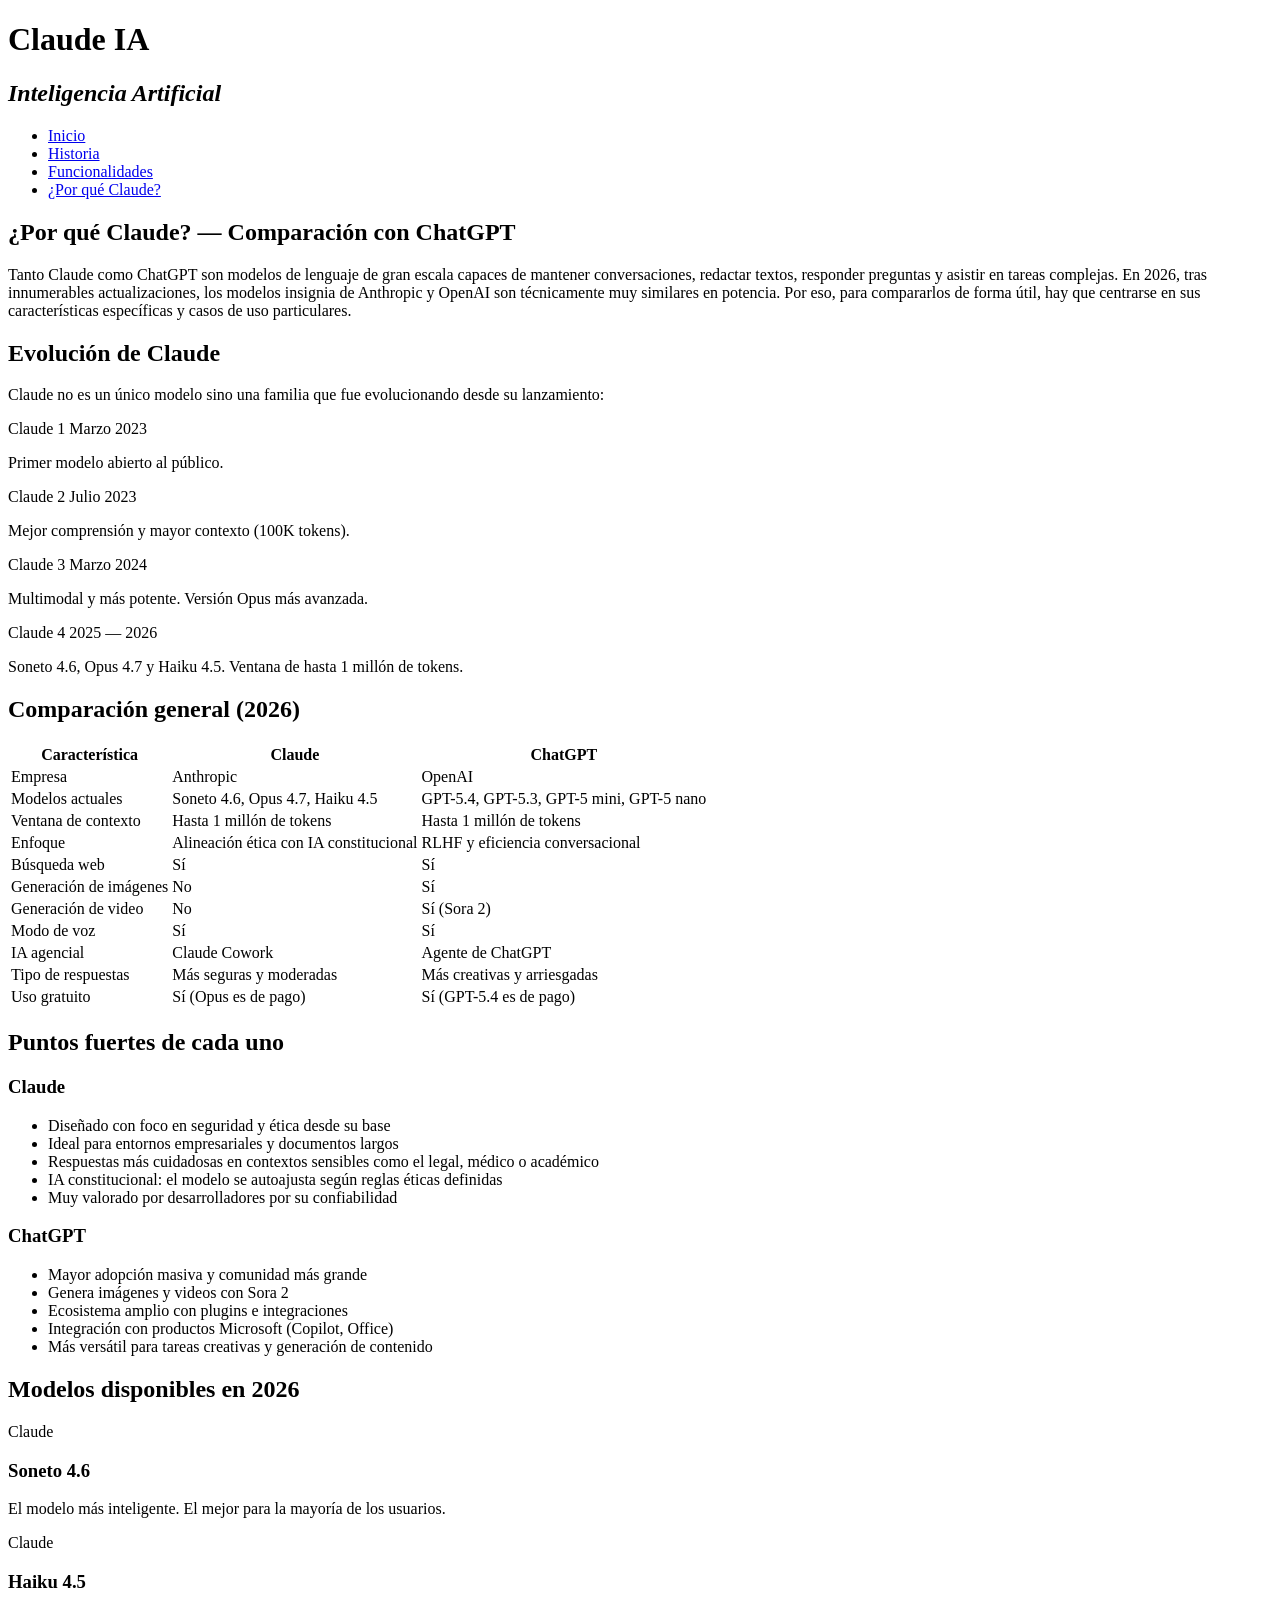
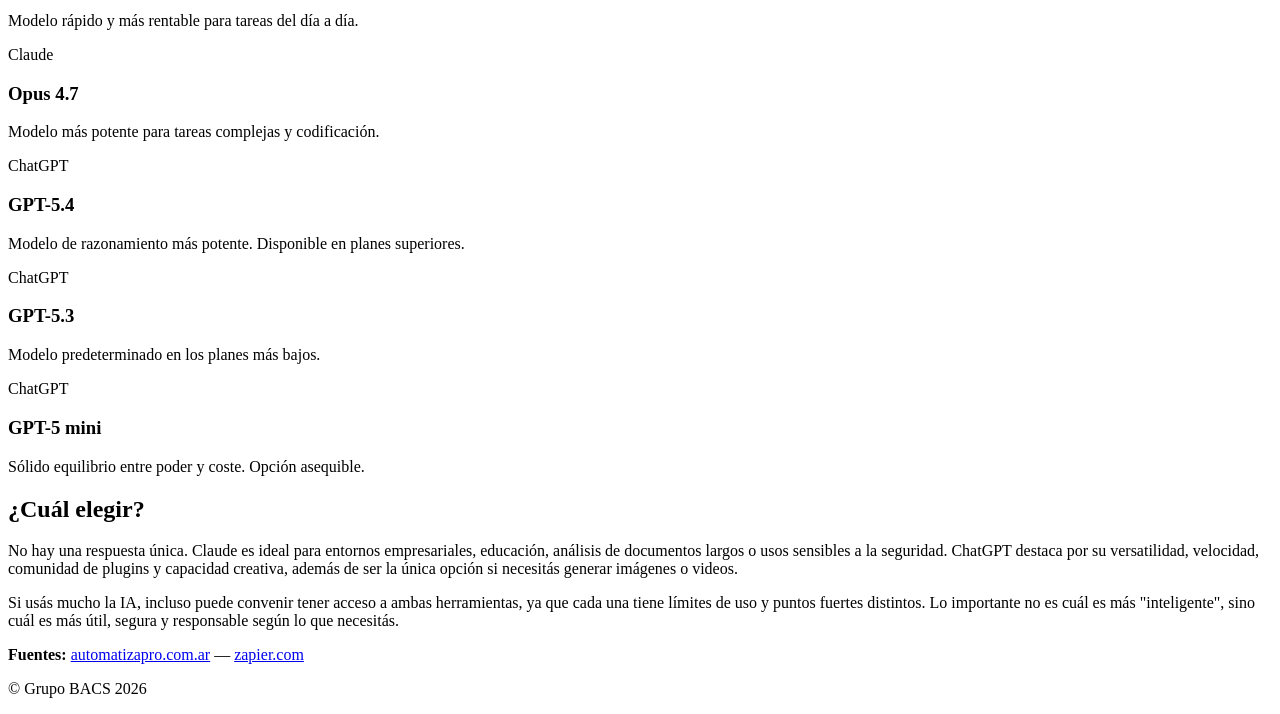
==== comparacion.html @ f2955877 "Agrega estructura HTML de la pagina comparacion" ====
<!DOCTYPE html>
<html lang="es">

<head>
    <meta charset="UTF-8">
    <meta name="viewport" content="width=device-width, initial-scale=1.0">
    <title>¿Por qué Claude? — Claude IA</title>
    <link rel="stylesheet" href="assets/comparacion.css">
</head>

<body>
    <div class="encabezado-gral">
        <header>
            <h1><strong>Claude IA</strong></h1>
            <h2><em>Inteligencia Artificial</em></h2>
            <nav>
                <ul>
                    <li><a href="index.html">Inicio</a></li>
                    <li><a href="historia.html">Historia</a></li>
                    <li><a href="funcionalidades.html">Funcionalidades</a></li>
                    <li><a href="comparacion.html">¿Por qué Claude?</a></li>
                </ul>
            </nav>
        </header>
    </div>

    <main>

        <!-- INTRODUCCIÓN -->
        <section class="section-intro">
            <h2>¿Por qué Claude? — Comparación con ChatGPT</h2>
            <p>
                Tanto Claude como ChatGPT son modelos de lenguaje de gran escala capaces de mantener conversaciones, redactar textos, responder preguntas y asistir en tareas complejas. En 2026, tras innumerables actualizaciones, los modelos insignia de Anthropic y OpenAI son técnicamente muy similares en potencia. Por eso, para compararlos de forma útil, hay que centrarse en sus características específicas y casos de uso particulares.
            </p>
        </section>

        <!-- EVOLUCIÓN DE CLAUDE — CSS GRID -->
        <section class="section-evolucion">
            <h2>Evolución de Claude</h2>
            <p>Claude no es un único modelo sino una familia que fue evolucionando desde su lanzamiento:</p>
            <div class="evolucion-grid">
                <div class="evolucion-card">
                    <span class="evolucion-version">Claude 1</span>
                    <span class="evolucion-fecha">Marzo 2023</span>
                    <p>Primer modelo abierto al público.</p>
                </div>
                <div class="evolucion-card">
                    <span class="evolucion-version">Claude 2</span>
                    <span class="evolucion-fecha">Julio 2023</span>
                    <p>Mejor comprensión y mayor contexto (100K tokens).</p>
                </div>
                <div class="evolucion-card">
                    <span class="evolucion-version">Claude 3</span>
                    <span class="evolucion-fecha">Marzo 2024</span>
                    <p>Multimodal y más potente. Versión Opus más avanzada.</p>
                </div>
                <div class="evolucion-card evolucion-destacado">
                    <span class="evolucion-version">Claude 4</span>
                    <span class="evolucion-fecha">2025 — 2026</span>
                    <p>Soneto 4.6, Opus 4.7 y Haiku 4.5. Ventana de hasta 1 millón de tokens.</p>
                </div>
            </div>
        </section>

        <!-- TABLA  COMPARATIVA -->
        <section class="section-tabla">
            <h2>Comparación general (2026)</h2>
            <div class="tabla-wrapper">
                <table class="tabla-comparacion">
                    <thead>
                        <tr>
                            <th>Característica</th>
                            <th>Claude</th>
                            <th>ChatGPT</th>
                        </tr>
                    </thead>
                    <tbody>
                        <tr>
                            <td>Empresa</td>
                            <td>Anthropic</td>
                            <td>OpenAI</td>
                        </tr>
                        <tr>
                            <td>Modelos actuales</td>
                            <td>Soneto 4.6, Opus 4.7, Haiku 4.5</td>
                            <td>GPT-5.4, GPT-5.3, GPT-5 mini, GPT-5 nano</td>
                        </tr>
                        <tr>
                            <td>Ventana de contexto</td>
                            <td>Hasta 1 millón de tokens</td>
                            <td>Hasta 1 millón de tokens</td>
                        </tr>
                        <tr>
                            <td>Enfoque</td>
                            <td>Alineación ética con IA constitucional</td>
                            <td>RLHF y eficiencia conversacional</td>
                        </tr>
                        <tr>
                            <td>Búsqueda web</td>
                            <td>Sí</td>
                            <td>Sí</td>
                        </tr>
                        <tr>
                            <td>Generación de imágenes</td>
                            <td>No</td>
                            <td>Sí</td>
                        </tr>
                        <tr>
                            <td>Generación de video</td>
                            <td>No</td>
                            <td>Sí (Sora 2)</td>
                        </tr>
                        <tr>
                            <td>Modo de voz</td>
                            <td>Sí</td>
                            <td>Sí</td>
                        </tr>
                        <tr>
                            <td>IA agencial</td>
                            <td>Claude Cowork</td>
                            <td>Agente de ChatGPT</td>
                        </tr>
                        <tr>
                            <td>Tipo de respuestas</td>
                            <td>Más seguras y moderadas</td>
                            <td>Más creativas y arriesgadas</td>
                        </tr>
                        <tr>
                            <td>Uso gratuito</td>
                            <td>Sí (Opus es de pago)</td>
                            <td>Sí (GPT-5.4 es de pago)</td>
                        </tr>
                    </tbody>
                </table>
            </div>
        </section>

        <!-- PUNTOS FUERTES  — FLEXBOX -->
        <section class="section-tarjetas">
            <h2>Puntos fuertes de cada uno</h2>
            <div class="tarjetas-flex">
                <div class="tarjeta tarjeta-claude">
                    <h3>Claude</h3>
                    <ul>
                        <li>Diseñado con foco en seguridad y ética desde su base</li>
                        <li>Ideal para entornos empresariales y documentos largos</li>
                        <li>Respuestas más cuidadosas en contextos sensibles como el legal, médico o académico</li>
                        <li>IA constitucional: el modelo se autoajusta según reglas éticas definidas</li>
                        <li>Muy valorado por desarrolladores por su confiabilidad</li>
                    </ul>
                </div>
                <div class="tarjeta tarjeta-chatgpt">
                    <h3>ChatGPT</h3>
                    <ul>
                        <li>Mayor adopción masiva y comunidad más grande</li>
                        <li>Genera imágenes y videos con Sora 2</li>
                        <li>Ecosistema amplio con plugins e integraciones</li>
                        <li>Integración con productos Microsoft (Copilot, Office)</li>
                        <li>Más versátil para tareas creativas y generación de contenido</li>
                    </ul>
                </div>
            </div>
        </section>

        <!-- MODELOS ACTUALES  — CSS GRID -->
        <section class="section-modelos">
            <h2>Modelos disponibles en 2026</h2>
            <div class="modelos-grid">
                <div class="modelo-card modelo-claude">
                    <span class="modelo-empresa">Claude</span>
                    <h3>Soneto 4.6</h3>
                    <p>El modelo más inteligente. El mejor para la mayoría de los usuarios.</p>
                </div>
                <div class="modelo-card modelo-claude">
                    <span class="modelo-empresa">Claude</span>
                    <h3>Haiku 4.5</h3>
                    <p>Modelo rápido y más rentable para tareas del día a día.</p>
                </div>
                <div class="modelo-card modelo-claude">
                    <span class="modelo-empresa">Claude</span>
                    <h3>Opus 4.7</h3>
                    <p>Modelo más potente para tareas complejas y codificación.</p>
                </div>
                <div class="modelo-card modelo-gpt">
                    <span class="modelo-empresa">ChatGPT</span>
                    <h3>GPT-5.4</h3>
                    <p>Modelo de razonamiento más potente. Disponible en planes superiores.</p>
                </div>
                <div class="modelo-card modelo-gpt">
                    <span class="modelo-empresa">ChatGPT</span>
                    <h3>GPT-5.3</h3>
                    <p>Modelo predeterminado en los planes más bajos.</p>
                </div>
                <div class="modelo-card modelo-gpt">
                    <span class="modelo-empresa">ChatGPT</span>
                    <h3>GPT-5 mini</h3>
                    <p>Sólido equilibrio entre poder y coste. Opción asequible.</p>
                </div>
            </div>
        </section>

        <!-- CONCLUSIÓN -->
        <section class="section-conclusion">
            <h2>¿Cuál elegir?</h2>
            <p>
                No hay una respuesta única. Claude es ideal para entornos empresariales, educación, análisis de documentos largos o usos sensibles a la seguridad. ChatGPT destaca por su versatilidad, velocidad, comunidad de plugins y capacidad creativa, además de ser la única opción si necesitás generar imágenes o videos.
            </p>
            <p>
                Si usás mucho la IA, incluso puede convenir tener acceso a ambas herramientas, ya que cada una tiene límites de uso y puntos fuertes distintos. Lo importante no es cuál es más "inteligente", sino cuál es más útil, segura y responsable según lo que necesitás.
            </p>
            <p class="fuentes">
                <strong>Fuentes:</strong>
                <a href="https://www.automatizapro.com.ar/blog/que-es-claude-ai-historia-evolucion-diferencias-chatgpt/" target="_blank">automatizapro.com.ar</a> —
                <a href="https://zapier.com/blog/claude-vs-chatgpt/" target="_blank">zapier.com</a>
            </p>
        </section>

    </main>

    <footer>
        <p>&copy; Grupo BACS 2026</p>
    </footer>

</body>
</html>
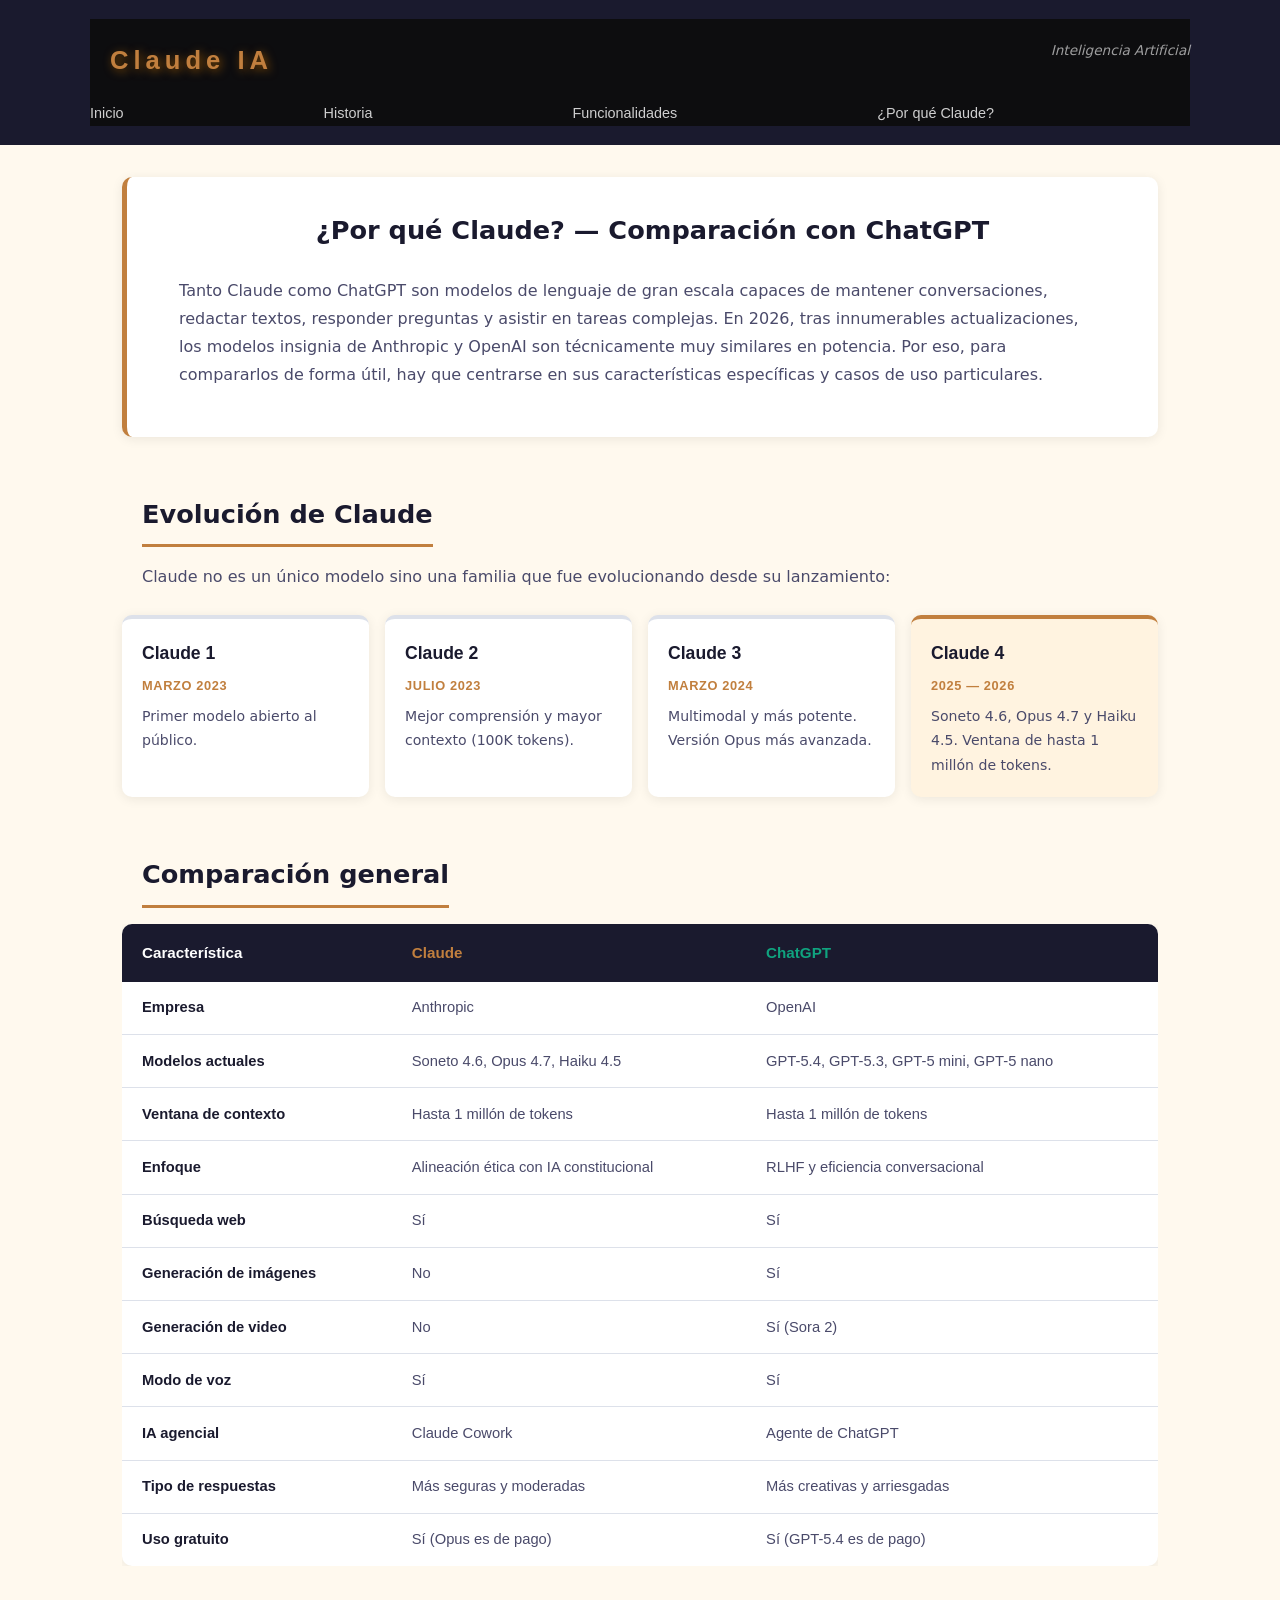
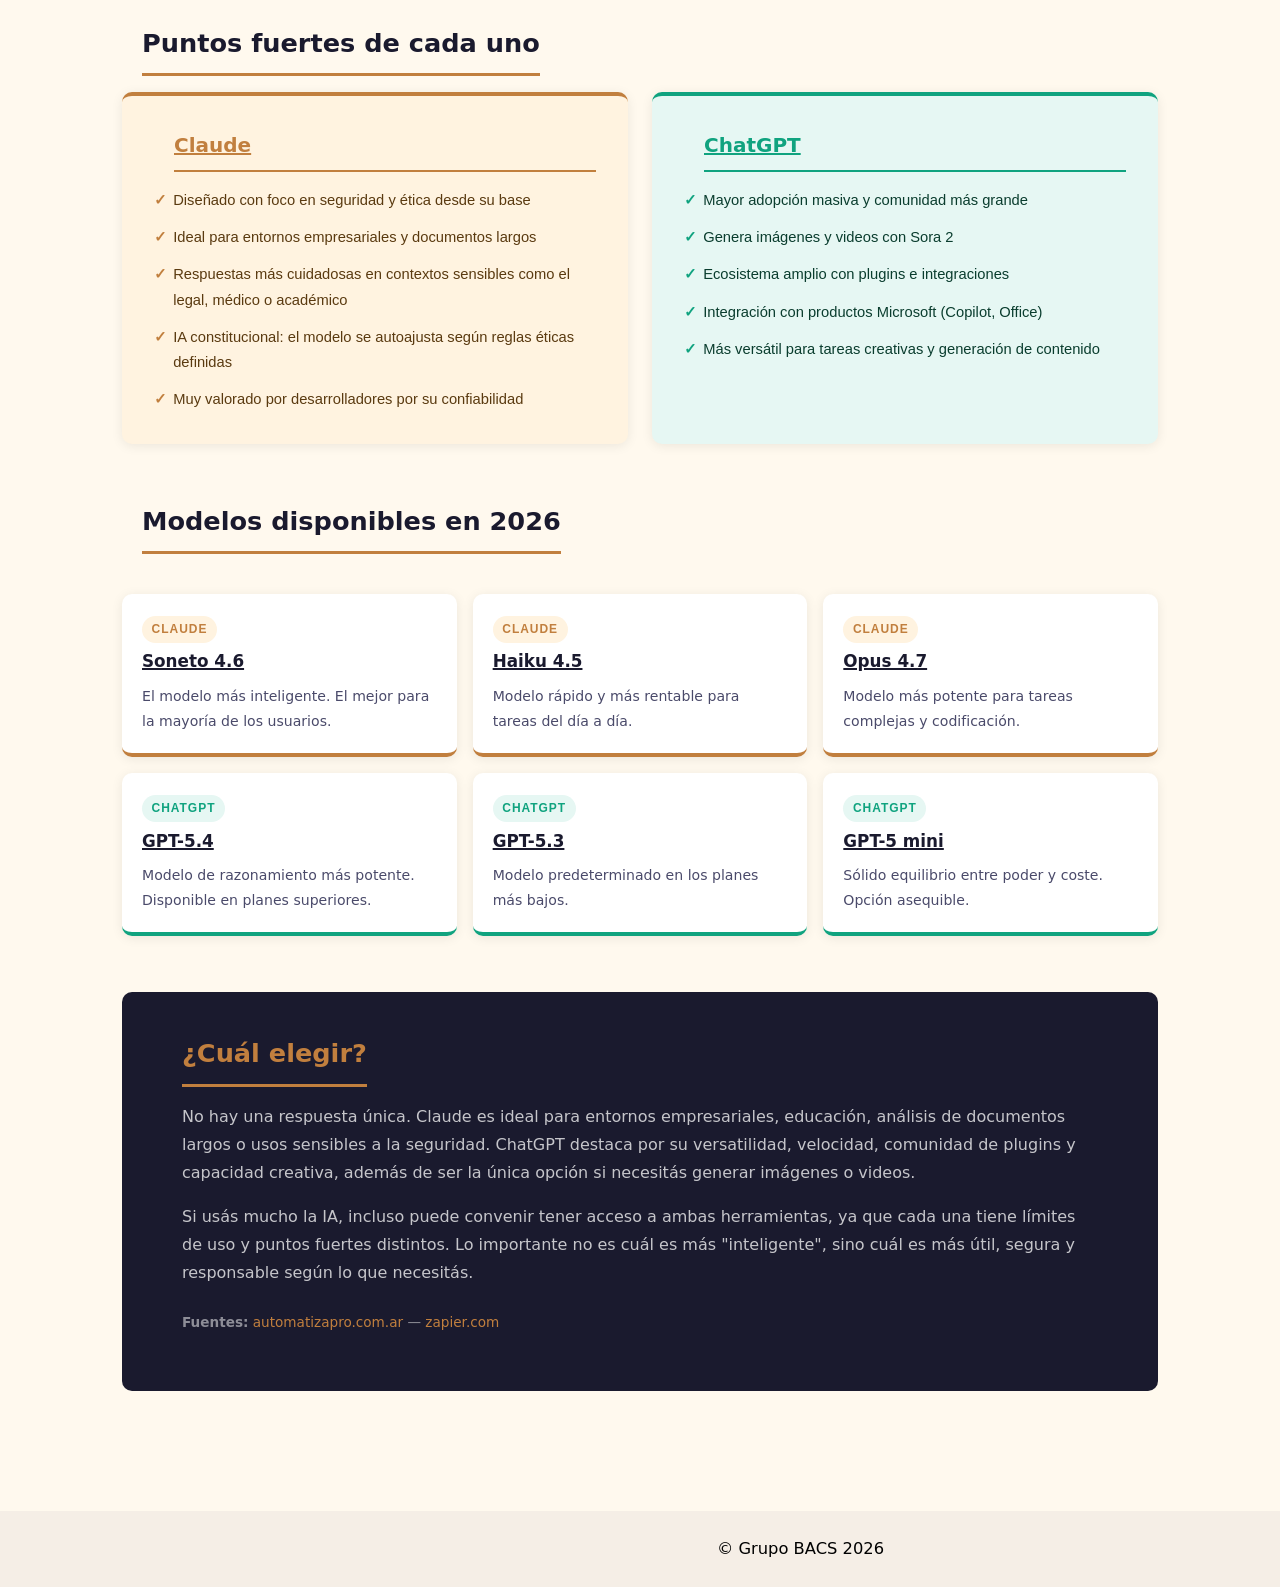
==== commit a105b16a: "Agrega estilos CSS a la pagina comparacion" ====
--- a/comparacion.html
+++ b/comparacion.html
@@ -30,7 +30,13 @@
         <section class="section-intro">
             <h2>¿Por qué Claude? — Comparación con ChatGPT</h2>
             <p>
-                Tanto Claude como ChatGPT son modelos de lenguaje de gran escala capaces de mantener conversaciones, redactar textos, responder preguntas y asistir en tareas complejas. En 2026, tras innumerables actualizaciones, los modelos insignia de Anthropic y OpenAI son técnicamente muy similares en potencia. Por eso, para compararlos de forma útil, hay que centrarse en sus características específicas y casos de uso particulares.
+                Tanto Claude como ChatGPT son modelos de lenguaje de gran escala capaces de mantener conversaciones,
+                redactar textos, responder preguntas y asistir en tareas complejas. En 2026, tras innumerables
+                actualizaciones,
+                los modelos insignia de Anthropic y OpenAI son técnicamente muy similares en potencia. Por eso, para
+                compararlos de forma útil, hay que centrarse en sus características específicas y casos de uso
+                particulares.
+
             </p>
         </section>
 
@@ -64,7 +70,7 @@
 
         <!-- TABLA  COMPARATIVA -->
         <section class="section-tabla">
-            <h2>Comparación general (2026)</h2>
+            <h2>Comparación general</h2>
             <div class="tabla-wrapper">
                 <table class="tabla-comparacion">
                     <thead>
@@ -203,14 +209,20 @@
         <section class="section-conclusion">
             <h2>¿Cuál elegir?</h2>
             <p>
-                No hay una respuesta única. Claude es ideal para entornos empresariales, educación, análisis de documentos largos o usos sensibles a la seguridad. ChatGPT destaca por su versatilidad, velocidad, comunidad de plugins y capacidad creativa, además de ser la única opción si necesitás generar imágenes o videos.
+                No hay una respuesta única. Claude es ideal para entornos empresariales, educación, análisis de
+                documentos largos o usos sensibles a la seguridad. ChatGPT destaca por su versatilidad, velocidad,
+                comunidad de plugins y capacidad creativa, además de ser la única opción si necesitás generar imágenes o
+                videos.
             </p>
             <p>
-                Si usás mucho la IA, incluso puede convenir tener acceso a ambas herramientas, ya que cada una tiene límites de uso y puntos fuertes distintos. Lo importante no es cuál es más "inteligente", sino cuál es más útil, segura y responsable según lo que necesitás.
+                Si usás mucho la IA, incluso puede convenir tener acceso a ambas herramientas, ya que cada una tiene
+                límites de uso y puntos fuertes distintos. Lo importante no es cuál es más "inteligente", sino cuál es
+                más útil, segura y responsable según lo que necesitás.
             </p>
             <p class="fuentes">
                 <strong>Fuentes:</strong>
-                <a href="https://www.automatizapro.com.ar/blog/que-es-claude-ai-historia-evolucion-diferencias-chatgpt/" target="_blank">automatizapro.com.ar</a> —
+                <a href="https://www.automatizapro.com.ar/blog/que-es-claude-ai-historia-evolucion-diferencias-chatgpt/"
+                    target="_blank">automatizapro.com.ar</a> —
                 <a href="https://zapier.com/blog/claude-vs-chatgpt/" target="_blank">zapier.com</a>
             </p>
         </section>
@@ -222,4 +234,5 @@
     </footer>
 
 </body>
-</html>
+
+</html>
--- a/assets/comparacion.css
+++ b/assets/comparacion.css
@@ -0,0 +1,569 @@
+/* ============================================
+   CLAUDE IA — Página de Comparación
+   style-comparacion.css
+   Maximiliano Eligio Soria
+   ============================================ */
+
+/* --- Variables de color --- */
+:root {
+    --color-fondo: #f5f7fa;
+    --color-claude: #c17f3e;
+    --color-claude-suave: #fff3e0;
+    --color-gpt: #10a37f;
+    --color-gpt-suave: #e6f7f3;
+    --color-primario: #1a1a2e;
+    --color-secundario: #4a4a6a;
+    --color-borde: #dde1ea;
+    --color-blanco: #ffffff;
+    --sombra: 0 2px 12px rgba(0, 0, 0, 0.08);
+    --radio: 10px;
+}
+
+/* --- Reset básico --- */
+* {
+    margin: 0;
+    padding: 0;
+    box-sizing: border-box;
+}
+
+body {
+    font-family: 'Segoe UI', Tahoma, Geneva, Verdana, sans-serif;
+    background-color: var(--color-fondo);
+    color: var(--color-primario);
+    line-height: 1.7;
+}
+
+/* ============================================
+   HEADER
+   ============================================ */
+.encabezado-gral {
+    background-color: var(--color-primario);
+    padding: 1.2rem 2rem;
+}
+
+.encabezado-gral header {
+    max-width: 1100px;
+    margin: 0 auto;
+    display: flex;
+    justify-content: space-between;
+    align-items: center;
+    flex-wrap: wrap;
+    gap: 1rem;
+}
+
+.encabezado-gral h1 {
+    color: var(--color-claude);
+    font-size: 1.6rem;
+}
+
+.encabezado-gral h2 {
+    color: rgba(255, 255, 255, 0.6);
+    font-size: 0.85rem;
+    font-weight: 400;
+}
+
+nav ul {
+    list-style: none;
+    display: flex;
+    gap: 1.5rem;
+    flex-wrap: wrap;
+}
+
+nav ul li a {
+    color: rgba(255, 255, 255, 0.8);
+    text-decoration: none;
+    font-size: 0.9rem;
+    transition: color 0.3s;
+}
+
+nav ul li a:hover {
+    color: var(--color-claude);
+}
+
+/* ============================================
+   SECCIONES GENERALES
+   ============================================ */
+main {
+    max-width: 1100px;
+    margin: 0 auto;
+    padding: 2rem;
+}
+
+section {
+    margin-bottom: 3.5rem;
+}
+
+section h2 {
+    font-size: 1.6rem;
+    color: var(--color-primario);
+    margin-bottom: 1rem;
+    padding-bottom: 0.5rem;
+    border-bottom: 3px solid var(--color-claude);
+    display: inline-block;
+}
+
+section p {
+    color: var(--color-secundario);
+    margin-bottom: 1rem;
+    font-size: 1rem;
+}
+
+/* ============================================
+   SECCIÓN INTRO
+   ============================================ */
+.section-intro {
+    background-color: var(--color-blanco);
+    padding: 2rem;
+    border-radius: var(--radio);
+    border-left: 5px solid var(--color-claude);
+    box-shadow: var(--sombra);
+}
+
+.section-intro h2 {
+    border-bottom: none;
+    display: block;
+    margin-bottom: 1rem;
+}
+
+/* ============================================
+   EVOLUCIÓN — CSS GRID
+   ============================================ */
+.evolucion-grid {
+    display: grid;
+    grid-template-columns: repeat(4, 1fr);
+    gap: 1rem;
+    margin-top: 1.5rem;
+}
+
+.evolucion-card {
+    background-color: var(--color-blanco);
+    border-radius: var(--radio);
+    padding: 1.25rem;
+    border-top: 4px solid var(--color-borde);
+    box-shadow: var(--sombra);
+    display: flex;
+    flex-direction: column;
+    gap: 0.4rem;
+    transition: transform 0.2s, box-shadow 0.2s;
+    cursor: pointer;
+}
+
+.evolucion-card:hover {
+    transform: translateY(-4px);
+    box-shadow: 0 8px 24px rgba(0, 0, 0, 0.13);
+}
+
+.evolucion-card.evolucion-destacado {
+    border-top-color: var(--color-claude);
+    background-color: var(--color-claude-suave);
+}
+
+.evolucion-version {
+    font-size: 1.1rem;
+    font-weight: 700;
+    color: var(--color-primario);
+}
+
+.evolucion-fecha {
+    font-size: 0.8rem;
+    color: var(--color-claude);
+    font-weight: 600;
+    text-transform: uppercase;
+    letter-spacing: 0.05em;
+}
+
+.evolucion-card p {
+    font-size: 0.88rem;
+    color: var(--color-secundario);
+    margin: 0;
+}
+
+/* ============================================
+   TABLA COMPARATIVA
+   ============================================ */
+.tabla-wrapper {
+    overflow-x: auto;
+}
+
+.tabla-comparacion {
+    width: 100%;
+    border-collapse: collapse;
+    background-color: var(--color-blanco);
+    border-radius: var(--radio);
+    overflow: hidden;
+    box-shadow: var(--sombra);
+}
+
+.tabla-comparacion thead {
+    background-color: var(--color-primario);
+    color: var(--color-blanco);
+}
+
+.tabla-comparacion thead th {
+    padding: 1rem 1.25rem;
+    text-align: left;
+    font-size: 0.95rem;
+    font-weight: 600;
+}
+
+.tabla-comparacion thead th:nth-child(2) {
+    color: var(--color-claude);
+}
+
+.tabla-comparacion thead th:nth-child(3) {
+    color: var(--color-gpt);
+}
+
+.tabla-comparacion tbody tr {
+    border-bottom: 1px solid var(--color-borde);
+    transition: background-color 0.2s, transform 0.15s;
+    cursor: pointer;
+}
+
+.tabla-comparacion tbody tr:hover {
+    background-color: var(--color-claude-suave);
+    transform: scale(1.01);
+}
+
+.tabla-comparacion tbody tr:last-child {
+    border-bottom: none;
+}
+
+.tabla-comparacion tbody td {
+    padding: 0.85rem 1.25rem;
+    font-size: 0.92rem;
+    color: var(--color-secundario);
+}
+
+.tabla-comparacion tbody td:first-child {
+    font-weight: 600;
+    color: var(--color-primario);
+}
+
+/* ============================================
+   PUNTOS FUERTES — FLEXBOX
+   ============================================ */
+.tarjetas-flex {
+    display: flex;
+    gap: 1.5rem;
+    align-items: stretch;
+}
+
+.tarjeta {
+    flex: 1;
+    border-radius: var(--radio);
+    padding: 2rem;
+    box-shadow: var(--sombra);
+    transition: transform 0.2s, box-shadow 0.2s;
+}
+
+.tarjeta:hover {
+    transform: translateY(-4px);
+    box-shadow: 0 8px 24px rgba(0, 0, 0, 0.15);
+}
+
+.tarjeta h3 {
+    font-size: 1.25rem;
+    margin-bottom: 1rem;
+    padding-bottom: 0.5rem;
+}
+
+.tarjeta ul {
+    list-style: none;
+    display: flex;
+    flex-direction: column;
+    gap: 0.75rem;
+}
+
+.tarjeta ul li {
+    font-size: 0.92rem;
+    padding-left: 1.2rem;
+    position: relative;
+}
+
+.tarjeta ul li::before {
+    content: '✓';
+    position: absolute;
+    left: 0;
+    font-weight: 700;
+}
+
+.tarjeta-claude {
+    background-color: var(--color-claude-suave);
+    border-top: 4px solid var(--color-claude);
+}
+
+.tarjeta-claude h3 {
+    color: var(--color-claude);
+    border-bottom: 2px solid var(--color-claude);
+}
+
+.tarjeta-claude ul li {
+    color: #5a3a10;
+}
+
+.tarjeta-claude ul li::before {
+    color: var(--color-claude);
+}
+
+.tarjeta-chatgpt {
+    background-color: var(--color-gpt-suave);
+    border-top: 4px solid var(--color-gpt);
+}
+
+.tarjeta-chatgpt h3 {
+    color: var(--color-gpt);
+    border-bottom: 2px solid var(--color-gpt);
+}
+
+.tarjeta-chatgpt ul li {
+    color: #0a3d2e;
+}
+
+.tarjeta-chatgpt ul li::before {
+    color: var(--color-gpt);
+}
+
+/* ============================================
+   MODELOS ACTUALES — CSS GRID
+   ============================================ */
+.modelos-grid {
+    display: grid;
+    grid-template-columns: repeat(3, 1fr);
+    gap: 1rem;
+    margin-top: 1.5rem;
+}
+
+.modelo-card {
+    background-color: var(--color-blanco);
+    border-radius: var(--radio);
+    padding: 1.25rem;
+    box-shadow: var(--sombra);
+    border-bottom: 4px solid var(--color-borde);
+    transition: transform 0.2s, box-shadow 0.2s;
+    cursor: pointer;
+}
+
+.modelo-card:hover {
+    transform: translateY(-4px);
+    box-shadow: 0 8px 24px rgba(0, 0, 0, 0.13);
+}
+
+.modelo-card h3 {
+    font-size: 1.05rem;
+    color: var(--color-primario);
+    margin: 0.3rem 0 0.5rem;
+}
+
+.modelo-card p {
+    font-size: 0.88rem;
+    color: var(--color-secundario);
+    margin: 0;
+}
+
+.modelo-empresa {
+    font-size: 0.75rem;
+    font-weight: 700;
+    text-transform: uppercase;
+    letter-spacing: 0.08em;
+    padding: 0.2rem 0.6rem;
+    border-radius: 20px;
+    display: inline-block;
+}
+
+.modelo-claude {
+    border-bottom-color: var(--color-claude);
+}
+
+.modelo-claude .modelo-empresa {
+    background-color: var(--color-claude-suave);
+    color: var(--color-claude);
+}
+
+.modelo-gpt {
+    border-bottom-color: var(--color-gpt);
+}
+
+.modelo-gpt .modelo-empresa {
+    background-color: var(--color-gpt-suave);
+    color: var(--color-gpt);
+}
+
+/* ============================================
+   CONCLUSIÓN
+   ============================================ */
+.section-conclusion {
+    background-color: var(--color-primario);
+    color: rgba(255, 255, 255, 0.85);
+    padding: 2.5rem;
+    border-radius: var(--radio);
+}
+
+.section-conclusion h2 {
+    color: var(--color-claude);
+    border-bottom-color: var(--color-claude);
+}
+
+.section-conclusion p {
+    color: rgba(255, 255, 255, 0.75);
+}
+
+.fuentes {
+    margin-top: 1.5rem;
+    font-size: 0.85rem !important;
+    color: rgba(255, 255, 255, 0.5) !important;
+}
+
+.fuentes a {
+    color: var(--color-claude);
+    text-decoration: none;
+}
+
+.fuentes a:hover {
+    text-decoration: underline;
+}
+
+/* ============================================
+   FOOTER
+   ============================================ */
+footer {
+    text-align: center;
+    padding: 1.5rem;
+    background-color: var(--color-primario);
+    color: rgba(255, 255, 255, 0.5);
+    font-size: 0.85rem;
+    margin-top: 2rem;
+}
+
+
+
+
+
+
+/* css integrante 1 */
+
+body {
+    background-color: rgba(255, 247, 232, 0.699);
+    margin: 0;
+}
+
+header {
+    background-color: rgba(12, 12, 12, 0.89);
+    width: 100%;
+}
+
+.navbar ul {
+    background-color: rgba(110, 106, 104, 0.158);
+    padding: 20px;
+    display: flex;
+    justify-content: space-between;
+    list-style-type: none;
+    margin-top: 0;
+}
+
+.encabezado-gral nav ul {
+    display: flex;
+    gap: 200px;
+}
+
+.container-body {
+    display: grid;
+    grid-template-rows: auto auto 1fr auto;
+    min-height: 100vh;
+}
+
+p {
+    color: rgb(0, 0, 0);
+    font-size: larger;
+    font-family: system-ui, -apple-system, BlinkMacSystemFont, 'Segoe UI', Roboto, Oxygen, Ubuntu, Cantarell, 'Open Sans', 'Helvetica Neue', sans-serif;
+    font-weight: 500;
+    margin-left: 20px;
+    margin-right: 20px;
+    line-height: 1.75;
+    width: auto;
+}
+
+h1 {
+    font-family: 'Segoe UI', Tahoma, Geneva, Verdana, sans-serif;
+    color: rgba(255, 255, 255, 0.877);
+    font-weight: bold;
+    margin: 0;
+    padding-top: 20px;
+    padding-left: 20px;
+    text-align: center;
+    text-shadow: 2px 2px 10px rgba(187, 107, 3, 0.712);
+    letter-spacing: 5px;
+}
+
+h2 {
+    font-family: system-ui, -apple-system, BlinkMacSystemFont, 'Segoe UI', Roboto, Oxygen, Ubuntu, Cantarell, 'Open Sans', 'Helvetica Neue', sans-serif;
+    margin-left: 20px;
+    text-align: center;
+    color: rgba(185, 188, 190, 0.877);
+}
+
+.navbar a {
+    font-family: system-ui, -apple-system, BlinkMacSystemFont, 'Segoe UI', Roboto, Oxygen, Ubuntu, Cantarell, 'Open Sans', 'Helvetica Neue', sans-serif;
+    font-size: large;
+    font-weight: 450;
+    color: rgba(54, 57, 207, 0.726);
+}
+
+.navbar a:hover {
+    color: rgba(6, 171, 221, 0.781);
+}
+
+h3 {
+    font-family: system-ui, -apple-system, BlinkMacSystemFont, 'Segoe UI', Roboto, Oxygen, Ubuntu, Cantarell, 'Open Sans', 'Helvetica Neue', sans-serif;
+    margin-left: 20px;
+    font-size: larger;
+    font-weight: bold;
+    text-decoration: underline;
+    text-decoration-thickness: 2px;
+}
+
+figure img {
+    width: 250px;
+    float: right;
+}
+
+figure {
+    float: right;
+    display: flex;
+    flex-direction: column;
+}
+
+.columna-der-img {
+    display: flex;
+    flex-direction: column;
+    float: right;
+    gap: 68px;
+    margin-top: 90px;
+    margin-right: 50px;
+}
+
+.container-seccion-claude {
+    display: flex;
+    flex-direction: column;
+}
+
+.container-seccion-aclaracion {
+    display: flex;
+    flex-direction: column;
+}
+
+.container-seccion-anthropic {
+    display: flex;
+    flex-direction: column;
+}
+
+footer p {
+    display: flex;
+    flex-direction: column;
+    align-items: center;
+    margin-left: 341px;
+}
+
+footer {
+    background-color: rgba(129, 111, 148, 0.082);
+}
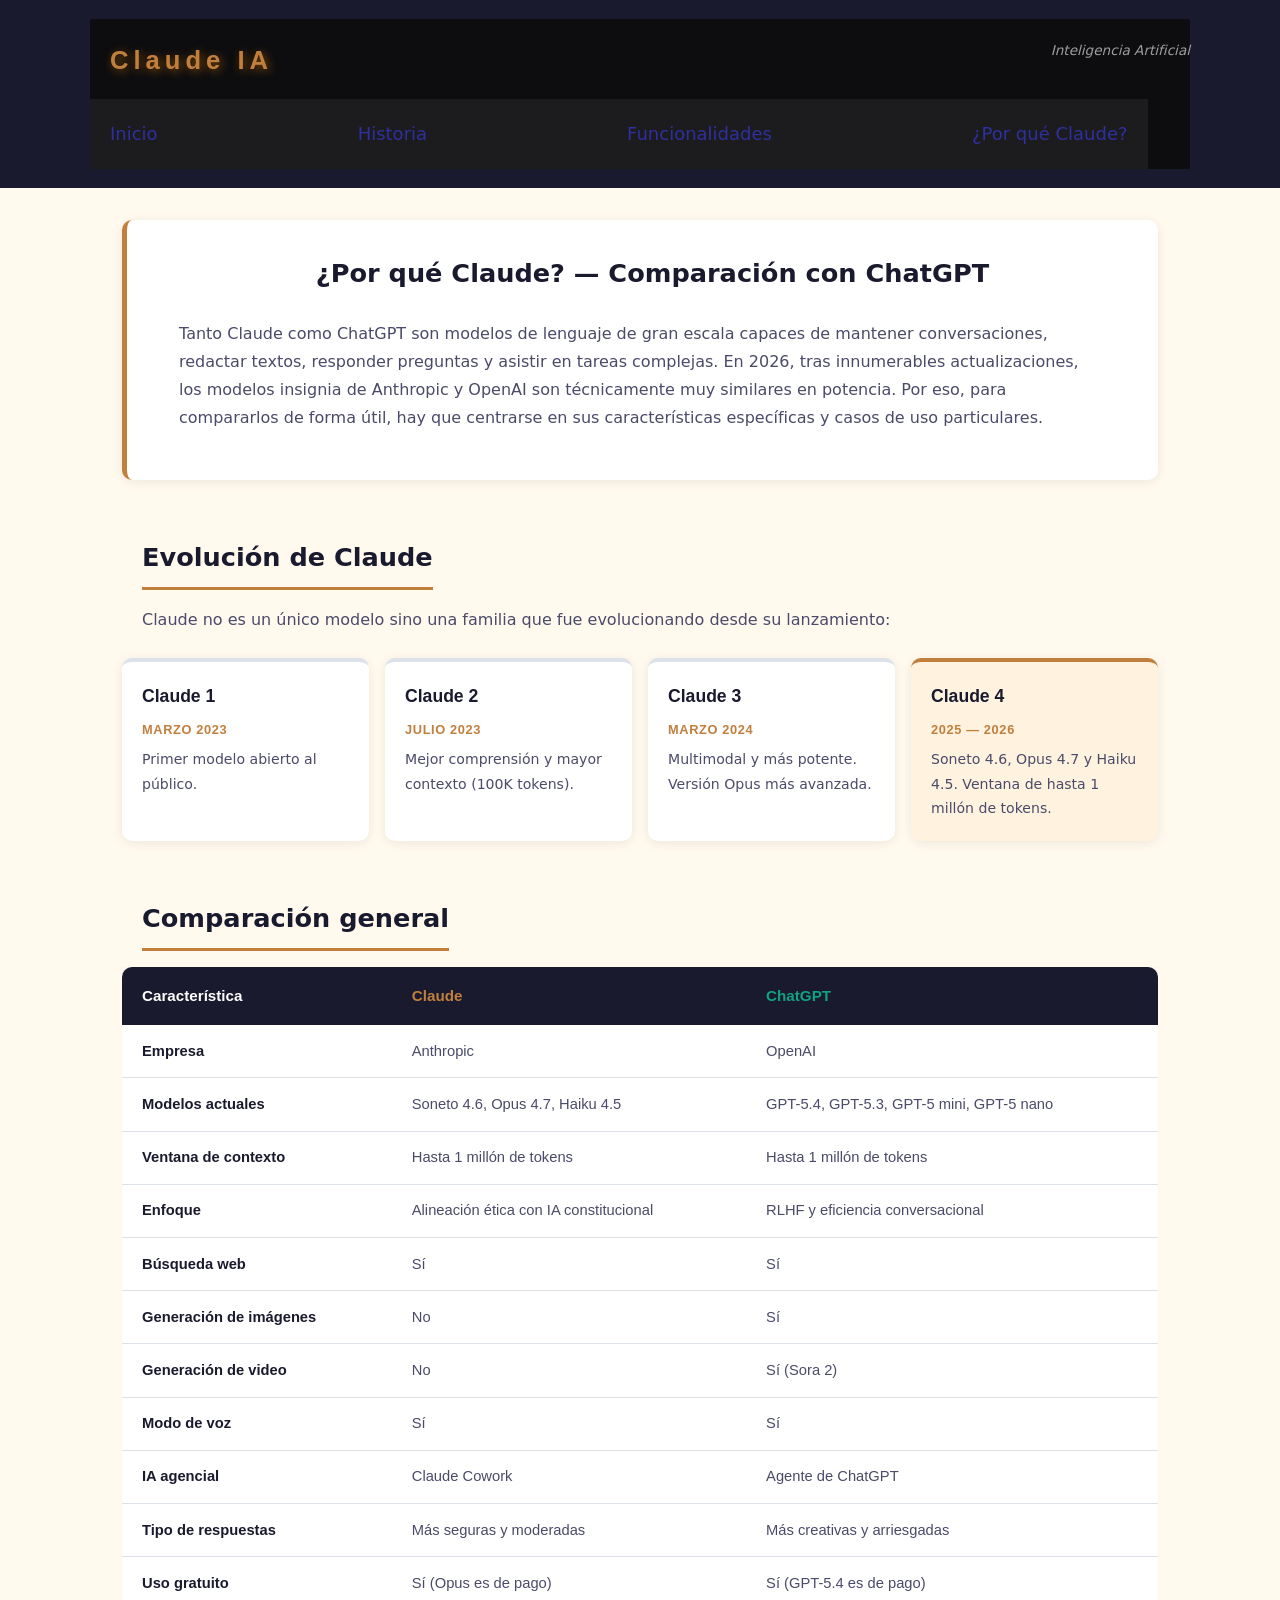
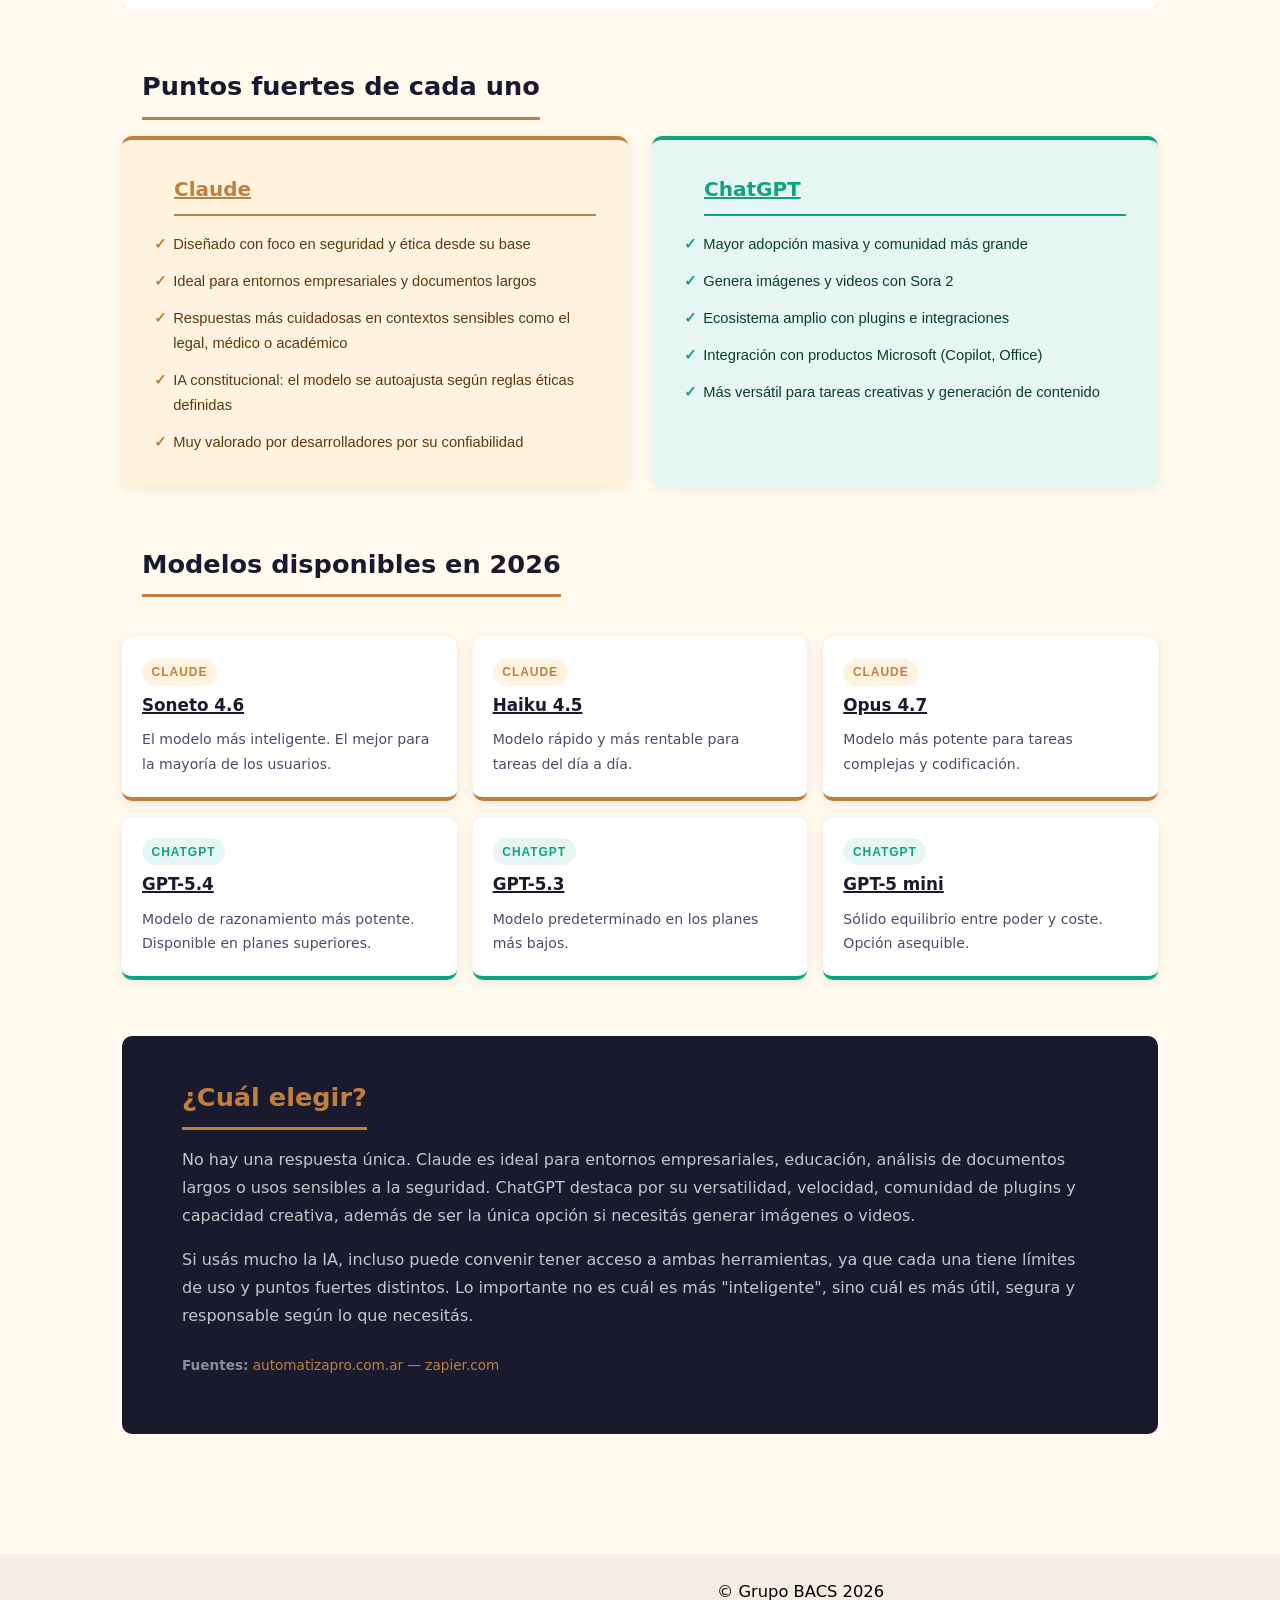
==== commit a6f1b973: "fix: se agrego la clase .navbar al nav de comparacion.html" ====
--- a/comparacion.html
+++ b/comparacion.html
@@ -5,6 +5,7 @@
     <meta charset="UTF-8">
     <meta name="viewport" content="width=device-width, initial-scale=1.0">
     <title>¿Por qué Claude? — Claude IA</title>
+    <link rel="stylesheet" href="assets/style.css" />
     <link rel="stylesheet" href="assets/comparacion.css">
 </head>
 
@@ -13,11 +14,11 @@
         <header>
             <h1><strong>Claude IA</strong></h1>
             <h2><em>Inteligencia Artificial</em></h2>
-            <nav>
+            <nav class="navbar">
                 <ul>
                     <li><a href="index.html">Inicio</a></li>
                     <li><a href="historia.html">Historia</a></li>
-                    <li><a href="funcionalidades.html">Funcionalidades</a></li>
+                    <li><a href="funciones.html">Funcionalidades</a></li>
                     <li><a href="comparacion.html">¿Por qué Claude?</a></li>
                 </ul>
             </nav>
@@ -235,4 +236,4 @@
 
 </body>
 
-</html>+</html>
--- a/assets/style.css
+++ b/assets/style.css
@@ -0,0 +1,123 @@
+body {
+    background-color: rgba(255, 247, 232, 0.699);
+    margin: 0;
+}
+
+header {
+    background-color: rgba(12, 12, 12, 0.89);
+    width: 100%;
+}
+.navbar ul {
+    background-color: rgba(110, 106, 104, 0.158);
+    padding: 20px;
+    display: flex;
+    justify-content: space-between;
+    list-style-type: none;
+    margin-top: 0;
+}
+.encabezado-gral nav ul {
+    display: flex;
+    gap: 200px;
+}
+
+.container-body {
+    display: grid;
+    grid-template-rows: auto auto 1fr auto;
+    min-height: 100vh;
+}
+
+p {
+    color: rgb(0, 0, 0);
+    font-size: larger;
+    font-family: system-ui, -apple-system, BlinkMacSystemFont, 'Segoe UI', Roboto, Oxygen, Ubuntu, Cantarell, 'Open Sans', 'Helvetica Neue', sans-serif;
+    font-weight: 500;
+    margin-left: 20px;
+    margin-right: 20px;
+    line-height: 250%;
+    width: 50%;
+}
+
+h1 {
+    font-family: 'Segoe UI', Tahoma, Geneva, Verdana, sans-serif;
+    color: rgba(255, 255, 255, 0.877);
+    font-weight: bold;
+    margin: 0;
+    padding-top: 20px;
+    padding-left: 20px;
+    text-align: center;
+    text-shadow: 2px 2px 10px rgba(187, 107, 3, 0.712);
+    letter-spacing: 5px;
+}
+
+h2 {
+    font-family: system-ui, -apple-system, BlinkMacSystemFont, 'Segoe UI', Roboto, Oxygen, Ubuntu, Cantarell, 'Open Sans', 'Helvetica Neue', sans-serif;
+    margin-left: 20px;
+    text-align: center;
+    color: rgba(185, 188, 190, 0.877);
+}
+
+.navbar a {
+    font-family: system-ui, -apple-system, BlinkMacSystemFont, 'Segoe UI', Roboto, Oxygen, Ubuntu, Cantarell, 'Open Sans', 'Helvetica Neue', sans-serif;
+    font-size: large;
+    font-weight: 450;
+    color: rgba(54, 57, 207, 0.726);
+}
+
+.navbar a:hover {
+    color: rgba(6, 171, 221, 0.781);
+}
+
+h3 {
+    font-family: system-ui, -apple-system, BlinkMacSystemFont, 'Segoe UI', Roboto, Oxygen, Ubuntu, Cantarell, 'Open Sans', 'Helvetica Neue', sans-serif;
+    margin-left: 20px;
+    font-size: larger;
+    font-weight: bold;
+    text-decoration: underline;
+    text-decoration-thickness: 2px;
+}
+
+figure img {
+    width: 250px;
+    float: right;
+}
+
+figure {
+    float: right;
+    display: flex;
+    flex-direction: column;
+}
+
+.columna-der-img {
+    display: flex;
+    flex-direction: column;
+    float: right;
+    gap: 68px;
+    margin-top: 90px;
+    margin-right: 50px;
+}
+
+.container-seccion-claude {
+    display: flex;
+    flex-direction: column;
+}
+
+.container-seccion-aclaracion {
+    display: flex;
+    flex-direction: column;
+}
+
+.container-seccion-anthropic {
+    display: flex;
+    flex-direction: column;
+}
+
+footer p {
+    display: flex;
+    flex-direction: column;
+    align-items: center;
+    margin-left: 341px;
+}
+
+footer {
+    background-color: rgba(129, 111, 148, 0.082);
+}
